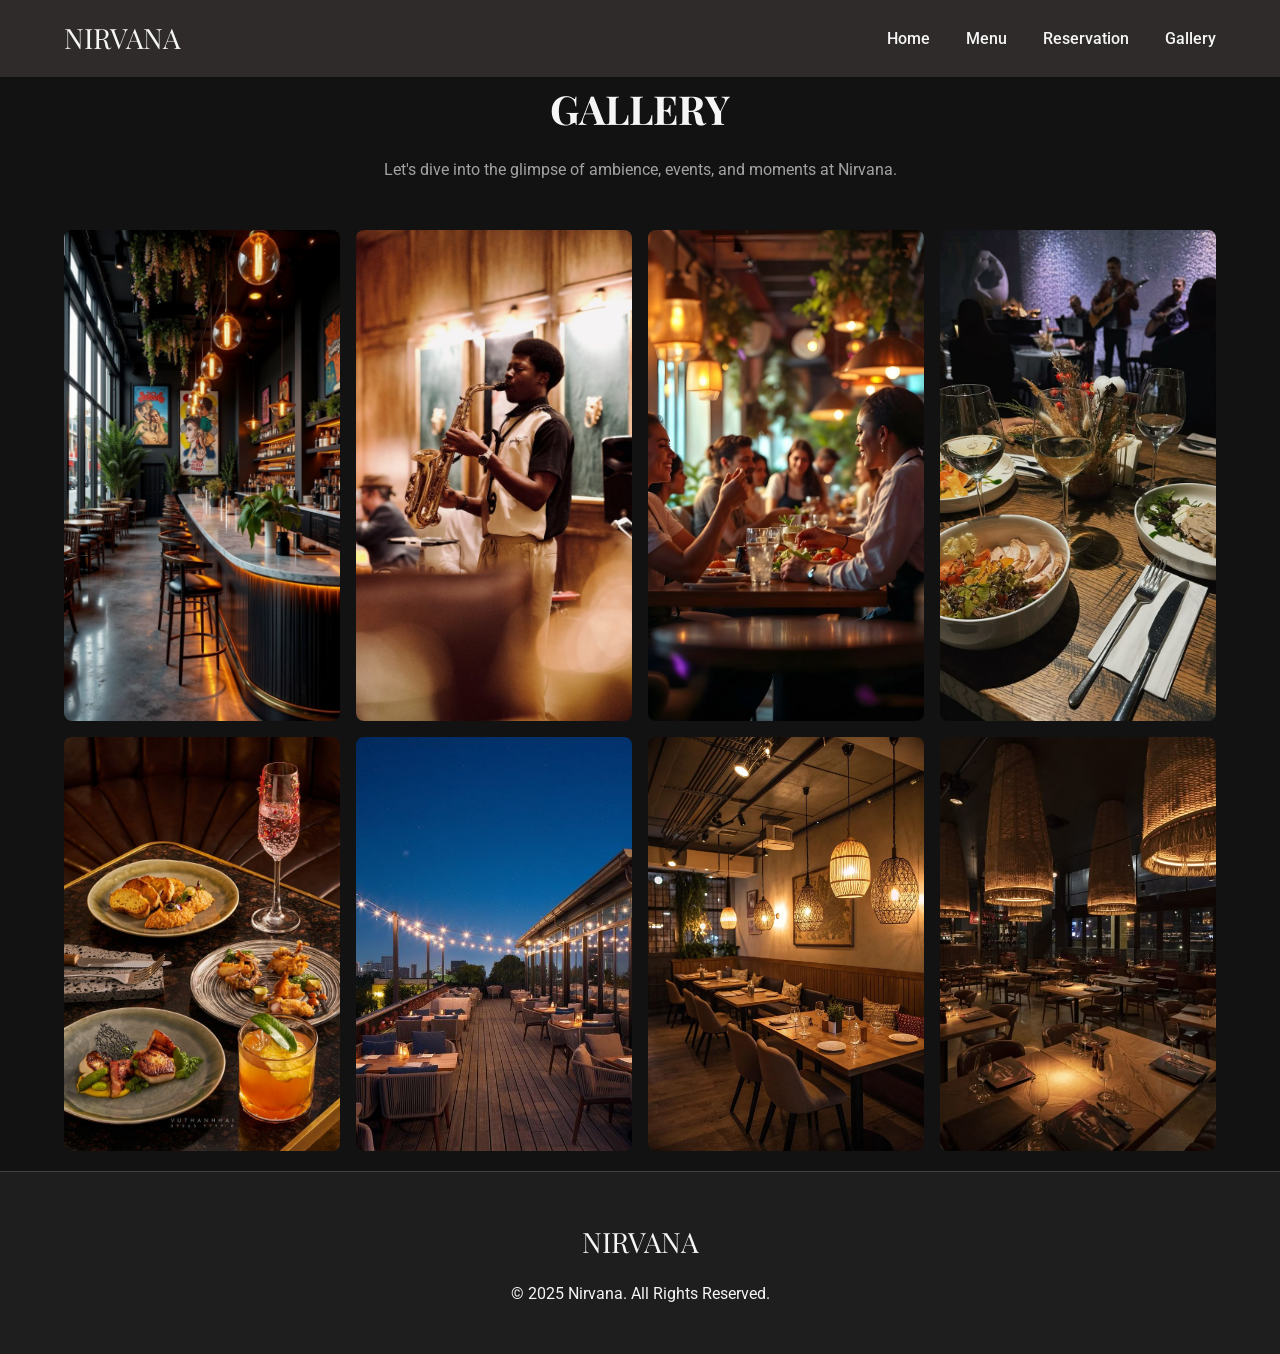
==== gallery.html @ dea9208f "first task" ====
<!DOCTYPE html>
<html>
<head>
    <meta charset="UTF-8">
    <meta name="viewport" content="width=device-width, initial-scale=1.0">
    <title>Nirvana Restro</title>
    <link rel="preconnect" href="https://fonts.googleapis.com">
    <link rel="preconnect" href="https://fonts.gstatic.com" crossorigin>
    <link href="https://fonts.googleapis.com/css2?family=Playfair+Display:wght@700&family=Roboto:wght@400;500&display=swap" rel="stylesheet">
    <link rel="stylesheet" href="css/general.css">
    <link rel="stylesheet" href="css/header.css">
    <link rel="stylesheet" href="css/home.css">
    <link rel="stylesheet" href="css/menu.css">
    <link rel="stylesheet" href="css/reservation.css">
    <link rel="stylesheet" href="css/responsive.css">
    <link rel="stylesheet" href="css/gallery.css">
</head>

<body>

<header class="header">
<input type="checkbox" id="mobile-menu-toggle" style="display:none;">
<div class="container navbar">
<a href="home.html" class="logo">NIRVANA</a>
<nav>
<label for="mobile-menu-toggle" class="mobile-menu-button">
<svg xmlns="http://www.w3.org/2000/svg" class="h-6 w-6" style="height: 1.5rem; width: 1.5rem;" fill="none" viewBox="0 0 24 24" stroke="currentColor">
<path stroke-linecap="round" stroke-linejoin="round" stroke-width="2" d="M4 6h16M4 12h16m-7 6h7" />
</svg>
</label>
<ul class="nav-links">
<li><a href="home.html" class="active">Home</a></li>
<li><a href="menu.html">Menu</a></li>
<li><a href="reservation.html">Reservation</a></li>
<li><a href="gallery.html">Gallery</a></li>
</ul>
</nav>
</div>

<ul id="mobile-nav-menu" class="mobile-nav">
<li><a href="home.html" class="active">Home</a></li>
<li><a href="menu.html">Menu</a></li>
<li><a href="reservation.html">Reservation</a></li>
<li><a href="gallery.html">Gallery</a></li>
</ul> 

</header>
<main>

  <section id="gallery" class="container">
  <h2 class="section-title">GALLERY</h2>
  <p class="section-subtitle">Let's dive into the glimpse of ambience, events, and moments at Nirvana.</p>
  <div class="gallery-grid">
  <img src="images/image1.png" alt="bar section">
  <img src="images/image2.jpg" alt="concert">
  <img src="images/image3.jpg" alt="family gathering">
  <img src="images/image4.jpg" alt="platter">
  <img src="images/image5.jpg" alt="cuisine">
  <img src="images/image6.jpg" alt="rooftop">
  <img src="images/image7.jpg" alt="interior">
  <img src="images/image8.jpg" alt="lightning">
  </div>
  </section>
  </main>
  <footer class="footer">
    <div class="container">
    <a href="home.html" class="logo" style="display: block; margin-bottom: 1rem">NIRVANA</a>
    <p>&copy; 2025 Nirvana. All Rights Reserved.</p>
    </div>
    </footer>
    
    </body>
    </html>
---- css/general.css ----
:root {
  --primary-color: #D97706;
  --primary-hover: #B45309; 
  --background-dark: #121212;
  --background-light: #1E1E1E;
  --text-primary: #F5F5F5; 
  --text-muted: #A3A3A3;  
  --border-color: #404040;  
  --font-heading: 'Playfair Display', serif;
  --font-body: 'Roboto', sans-serif;
}

*, *::before, *::after {
  box-sizing: border-box;
  margin: 0;
  padding: 0;
}

html {
  scroll-behavior: smooth;
}

body {
  font-family: var(--font-body);
  background-color: var(--background-dark);
  color: var(--text-primary);
  line-height: 1.6;
}

.container {
  max-width: 1200px;
  margin: 0 auto;
  padding: 0 1.5rem;
}

section {
  padding: 6rem 0;
}

.section-title {
  font-family: var(--font-heading);
  font-size: 2.5rem;
  text-align: center;
  margin-bottom: 1rem;
  color: var(--text-primary);
}

.section-subtitle {
  text-align: center;
  max-width: 600px;
  margin: 0 auto 3rem auto;
  color: var(--text-muted);
}

img {
  max-width: 100%;
  height: auto;
  display: block;
}

ul {
  list-style: none;
}

a {
  text-decoration: none;
  color: inherit;
}

.button {
  display: inline-block;
  background-color: var(--primary-color);
  color: white;
  padding: 0.75rem 1.5rem;
  border-radius: 4px;
  font-weight: 500;
  transition: background-color 0.3s ease;
}

.button:hover {
  background-color: var(--primary-hover);
}

.footer {
  margin-top: 20px;
  background-color: var(--background-light);
  padding: 3rem 0;
  text-align: center;
  border-top: 1px solid var(--border-color);
}
---- css/header.css ----
.header {
  background-color: rgba(55, 50, 50, 0.8);
  backdrop-filter: blur(10px);
  padding: 1rem 0;
  position: sticky;
  top: 0;
  width: 100%;
  z-index: 50;
}

.navbar {
  display: flex;
  justify-content: space-between;
  align-items: center;
}

.logo {
  font-family: var(--font-heading);
  font-size: 1.75rem;
  color: var(--primary-orange);
  text-decoration: none;
}

.nav-links {
  display: none; 
  list-style: none;
}

.nav-links li {
  display: inline-block;
  margin-left: 2rem;
}

.nav-links a {
  color: var(--text-light);
  text-decoration: none;
  font-weight: 500;
  transition: color 0.3s ease;
}

.nav-links a:hover,
.nav-links a.active {
  color: var(--primary-orange);
}

.mobile-menu-button {
  display: block; 
  background: none;
  border: none;
  color: var(--text-light);
  cursor: pointer;
}

.mobile-nav {
  display: none;
  list-style: none;
  background-color: var(--bg-card);
  padding: 1rem;
  text-align: center;
}

.mobile-nav li {
  margin-bottom: 1rem;
}

.mobile-nav a {
  color: var(--text-light);
  text-decoration: none;
  font-size: 1.1rem;
  display: block;
}

.mobile-nav a:hover,
.mobile-nav a.active {
  color: var(--primary-orange);
}
#mobile-menu-toggle:checked ~ #mobile-nav-menu {
  display: block;
}
---- css/home.css ----
#home {
  background-image: linear-gradient(rgba(18, 18, 18, 0.7), rgba(18, 18, 18, 0.7)), url('https://images.unsplash.com/photo-1555396273-367ea4eb4db5?q=80&w=1974&auto=format&fit=crop');
  background-size: cover;
  background-position: center;
  height: 100vh;
  display: flex;
  align-items: center;
  justify-content: center;
  text-align: center;
  color: white;
  padding: 0 1rem;
  background-attachment: fixed;
}

.hero-content h1 {
  font-family: var(--font-heading);
  font-size: 4rem;
  margin-bottom: 1rem;
}
.hero-content p {
  font-size: 1.25rem;
  margin-bottom: 2rem;
  max-width: 600px;
}
.about-grid {
  display: grid;
  grid-template-columns: 1fr 1fr;
  gap: 3rem;
  align-items: center;
}

.about-images {
  display: grid;
  grid-template-columns: 1fr 1fr;
  gap: 1rem;
}

.about-images img:first-child {
  border-radius: 8px;
  transform: translateY(20px);
}

.about-images img:last-child {
  border-radius: 8px;
  transform: translateY(-20px);
}
---- css/menu.css ----
@keyframes fadeInUp {
  from {
      opacity: 0;
      transform: translateY(20px);
  }
  to {
      opacity: 1;
      transform: translateY(0);
  }
}
.menu-grid {
  display: grid;
  grid-template-columns: repeat(3, 1fr);
  gap: 2rem;
}

.menu-card {
  background-color: var(--bg-card);
  border-radius: 8px;
  overflow: hidden;
  border: 1px solid var(--border-color);
  transition: transform 0.3s ease, box-shadow 0.3s ease;
  opacity: 0; 
  animation: fadeInUp 0.5s ease forwards;

}
.menu-card:nth-child(1) { animation-delay: 0.1s; }
.menu-card:nth-child(2) { animation-delay: 0.2s; }
.menu-card:nth-child(3) { animation-delay: 0.3s; }
.menu-card:nth-child(4) { animation-delay: 0.4s; }
.menu-card:nth-child(5) { animation-delay: 0.5s; }
.menu-card:nth-child(6) { animation-delay: 0.6s; }

.menu-card:hover {
  transform: translateY(-5px) ;
  box-shadow: 0 10px 20px rgba(0, 0, 0, 0.2);

}

.menu-card img {
  width: 100%;
  height: 250px;
  object-fit: cover;
}

.menu-card-content {
  padding: 1.5rem;
}

.menu-card h3 {
  font-family: var(--font-heading);
  font-size: 1.5rem;
  margin-bottom: 0.5rem;
}

.menu-card p {
  color: var(--text-muted);
  margin-bottom: 1rem;
}

.price {
  font-size: 1.25rem;
  font-weight: 500;
  color: var(--primary-orange);
  margin-bottom: 1rem;
}
---- css/reservation.css ----
.reservation-table {
  max-width: 600px;
  margin: 0 auto;
  background-color: var(--bg-card);
  padding: 2rem;
  border-radius: 8px;
}

.group {
  margin-bottom: 1.5rem;
}

.group label {
  display: block;
  margin-bottom: 0.5rem;
  color: var(--text-muted);
}

.group input,
.group select {
  width: 100%;
  padding: 0.75rem;
  background-color: var(--bg-dark);
  border: 1px solid #374151;
  color: var(--text-light);
  border-radius: 8px;
}
---- css/responsive.css ----
@media (min-width: 768px) {
  .mobile-menu-button {
      display: none;
  }
  .nav-links {
      display: block;
  }
  .about-grid {
      grid-template-columns: repeat(2, 1fr);
  }
  .menu-grid {
      grid-template-columns: repeat(3, 1fr);
  }
  .gallery-grid{
      grid-template-columns: repeat(4, 1fr);
  }
}

@media (max-width: 767px) {
  .hero-content h1 {
      font-size: 2.5rem;
  }
}
---- css/gallery.css ----
.gallery-grid {
  display: grid;
  grid-template-columns: repeat(4, 1fr);
  gap: 1rem;
}
.gallery-grid img {
  width: 100%;
  height: 100%;
  object-fit: cover;
  border-radius: 8px;
}
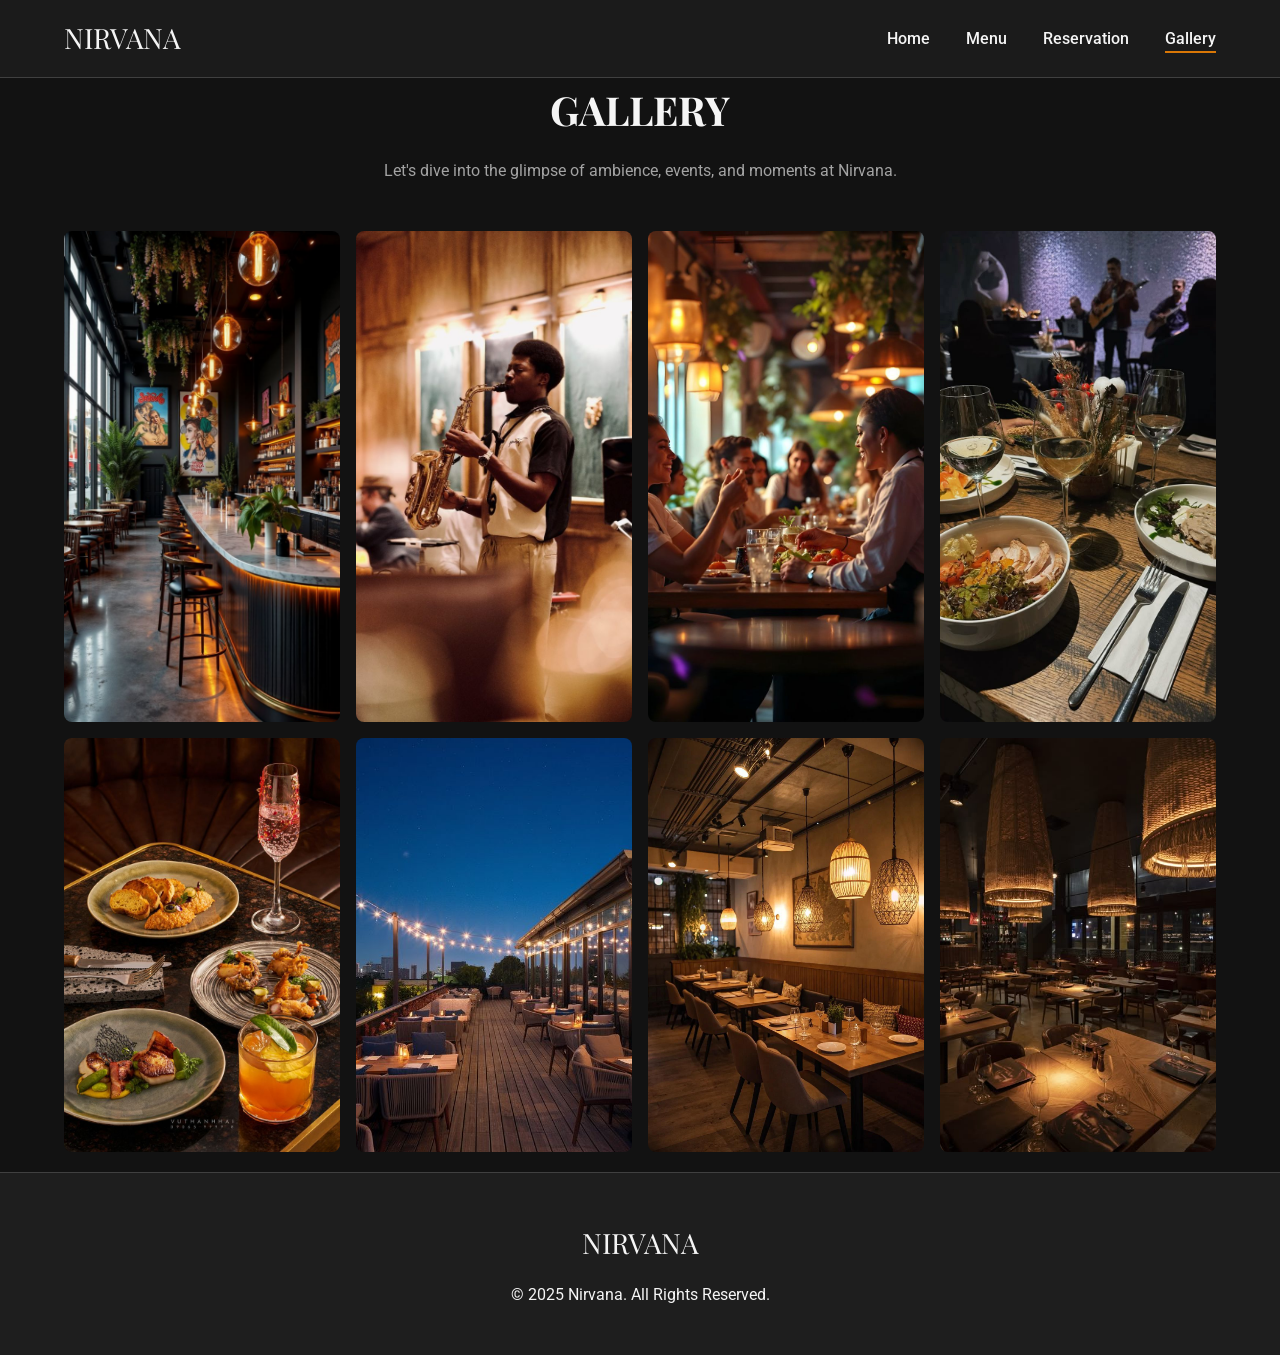
==== commit da7c52c1: "first task" ====
--- a/gallery.html
+++ b/gallery.html
@@ -29,19 +29,19 @@
 </svg>
 </label>
 <ul class="nav-links">
-<li><a href="home.html" class="active">Home</a></li>
+<li><a href="home.html">Home</a></li>
 <li><a href="menu.html">Menu</a></li>
 <li><a href="reservation.html">Reservation</a></li>
-<li><a href="gallery.html">Gallery</a></li>
+<li><a href="gallery.html" class="active">Gallery</a></li>
 </ul>
 </nav>
 </div>
 
 <ul id="mobile-nav-menu" class="mobile-nav">
-<li><a href="home.html" class="active">Home</a></li>
+<li><a href="home.html">Home</a></li>
 <li><a href="menu.html">Menu</a></li>
 <li><a href="reservation.html">Reservation</a></li>
-<li><a href="gallery.html">Gallery</a></li>
+<li><a href="gallery.html" class="active">Gallery</a></li>
 </ul> 
 
 </header>
--- a/css/general.css
+++ b/css/general.css
@@ -26,6 +26,7 @@
   background-color: var(--background-dark);
   color: var(--text-primary);
   line-height: 1.6;
+  overflow-x: hidden;
 }
 
 .container {
@@ -75,11 +76,12 @@
   padding: 0.75rem 1.5rem;
   border-radius: 4px;
   font-weight: 500;
-  transition: background-color 0.3s ease;
+  transition: background-color 0.3s ease, transform 0.3s ease;
 }
 
 .button:hover {
   background-color: var(--primary-hover);
+  transform: translateY(-2px);
 }
 
 .footer {
--- a/css/header.css
+++ b/css/header.css
@@ -1,11 +1,12 @@
 .header {
-  background-color: rgba(55, 50, 50, 0.8);
+  background-color: rgba(30, 30, 30, 0.8);
   backdrop-filter: blur(10px);
   padding: 1rem 0;
   position: sticky;
   top: 0;
   width: 100%;
   z-index: 50;
+  border-bottom: 1px solid var(--border-color); 
 }
 
 .navbar {
@@ -36,8 +37,24 @@
   text-decoration: none;
   font-weight: 500;
   transition: color 0.3s ease;
+  position: relative;
+  padding-bottom: 5px;
+}
+.nav-links a::after {
+  content: '';
+  position: absolute;
+  width: 0;
+  height: 2px;
+  bottom: 0;
+  left: 0;
+  background-color: var(--primary-color);
+  transition: width 0.3s ease;
 }
 
+.nav-links a:hover::after,
+.nav-links a.active::after {
+  width: 100%;
+}
 .nav-links a:hover,
 .nav-links a.active {
   color: var(--primary-orange);
@@ -47,7 +64,7 @@
   display: block; 
   background: none;
   border: none;
-  color: var(--text-light);
+  color: var(--text-primary);
   cursor: pointer;
 }
 
@@ -64,16 +81,20 @@
 }
 
 .mobile-nav a {
-  color: var(--text-light);
+  color: var(--text-primary);
   text-decoration: none;
   font-size: 1.1rem;
   display: block;
+  padding: 0.5 rem;
+  border-radius: 4px;
+  transition: background-color 0.3s ease, color 0.3s ease;
 }
 
 .mobile-nav a:hover,
 .mobile-nav a.active {
   color: var(--primary-orange);
+  background-color: rgba(219,119 ,6, 0.1);
 }
-#mobile-menu-toggle:checked ~ #mobile-nav-menu {
+#mobile-menu-toggle:checked ~ .mobile-nav-menu {
   display: block;
 }
--- a/css/home.css
+++ b/css/home.css
@@ -1,3 +1,17 @@
+@keyframes slideInUp {
+  from { opacity: 0; transform: translateY(50px); }
+  to { opacity: 1; transform: translateY(0); }
+}
+
+@keyframes slideInLeft {
+  from { opacity: 0; transform: translateX(-50px); }
+  to { opacity: 1; transform: translateX(0); }
+}
+
+@keyframes slideInRight {
+  from { opacity: 0; transform: translateX(50px); }
+  to { opacity: 1; transform: translateX(0); }
+}
 #home {
   background-image: linear-gradient(rgba(18, 18, 18, 0.7), rgba(18, 18, 18, 0.7)), url('https://images.unsplash.com/photo-1555396273-367ea4eb4db5?q=80&w=1974&auto=format&fit=crop');
   background-size: cover;
@@ -11,7 +25,10 @@
   padding: 0 1rem;
   background-attachment: fixed;
 }
-
+.hero-content h1, .hero-content p, .hero-content .button {
+  opacity: 0;
+  animation: slideInUp 0.8s ease-out forwards;
+}
 .hero-content h1 {
   font-family: var(--font-heading);
   font-size: 4rem;
@@ -21,6 +38,10 @@
   font-size: 1.25rem;
   margin-bottom: 2rem;
   max-width: 600px;
+  animation-delay: 0.2s;
+}
+.hero-content .button {
+  animation-delay: 0.4s;
 }
 .about-grid {
   display: grid;
@@ -33,14 +54,18 @@
   display: grid;
   grid-template-columns: 1fr 1fr;
   gap: 1rem;
+  opacity: 0;
+  animation: slideInLeft 1s ease-out forwards;
+  animation-delay: 0.5s;
 }
-
-.about-images img:first-child {
+.about-text {
+  opacity: 0;
+  animation: slideInRight 1s ease-out forwards;
+  animation-delay: 0.5s;
+}
+.about-images img{
   border-radius: 8px;
-  transform: translateY(20px);
+  width: 100%;
+  height: 300px;
+  object-fit: cover;
 }
-
-.about-images img:last-child {
-  border-radius: 8px;
-  transform: translateY(-20px);
-}
--- a/css/menu.css
+++ b/css/menu.css
@@ -15,7 +15,7 @@
 }
 
 .menu-card {
-  background-color: var(--bg-card);
+  background-color: var(--background-light);
   border-radius: 8px;
   overflow: hidden;
   border: 1px solid var(--border-color);
--- a/css/reservation.css
+++ b/css/reservation.css
@@ -1,28 +1,55 @@
-
+@keyframes fadeInUp {
+  from {
+      opacity: 0;
+      transform: translateY(20px);
+  }
+  to {
+      opacity: 1;
+      transform: translateY(0);
+  }
+}
 .reservation-table {
   max-width: 600px;
   margin: 0 auto;
-  background-color: var(--bg-card);
+  background-color: var(--background-light);
   padding: 2rem;
   border-radius: 8px;
+  border: 1px solid var(--border-color);
 }
 
 .group {
   margin-bottom: 1.5rem;
+  opacity: 0;
+  animation: fadeInUp 0.5s ease forwards;
 }
+.group:nth-child(1) { animation-delay: 0.1s; }
+.group:nth-child(2) { animation-delay: 0.2s; }
+.group:nth-child(3) { animation-delay: 0.3s; }
+.group:nth-child(4) { animation-delay: 0.4s; }
+.group:nth-child(5) { animation-delay: 0.5s; }
+.group:nth-child(6) { animation-delay: 0.6s; }
+.reservation-table .button { animation-delay: 0.7s; }
 
 .group label {
   display: block;
   margin-bottom: 0.5rem;
   color: var(--text-muted);
+  font-weight: 500;
 }
 
 .group input,
 .group select {
   width: 100%;
   padding: 0.75rem;
-  background-color: var(--bg-dark);
-  border: 1px solid #374151;
-  color: var(--text-light);
-  border-radius: 8px;
+  background-color: var(--background-dark);
+  border: 1px solid var(--border-color);
+  color: var(--text-primary);
+  border-radius: 5px;
+  transition: border-color 0.3s ease, box-shadow 0.3s ease;
 }
+.group input:focus,
+.group select:focus {
+  outline: none;
+  border-color: var(--primary-color);
+  box-shadow: 0 0 0 3px rgba(217, 119, 6, 0.3);
+}
--- a/css/gallery.css
+++ b/css/gallery.css
@@ -1,3 +1,13 @@
+@keyframes popIn {
+  from {
+      opacity: 0;
+      transform: scale(0.9);
+  }
+  to {
+      opacity: 1;
+      transform: scale(1);
+  }
+}
 .gallery-grid {
   display: grid;
   grid-template-columns: repeat(4, 1fr);
@@ -8,4 +18,21 @@
   height: 100%;
   object-fit: cover;
   border-radius: 8px;
+  transition: transform 0.4s cubic-bezier(0.25, 0.46, 0.45, 0.94), box-shadow 0.4s ease;
+  cursor: pointer;
+  opacity: 0;
+  animation: popIn 0.5s ease forwards;
 }
+.gallery-grid img:hover {
+  transform: scale(1.05);
+  box-shadow: 0 15px 30px rgba(0, 0, 0, 0.3);
+}
+
+.gallery-grid img:nth-child(1) { animation-delay: 0.1s; }
+.gallery-grid img:nth-child(2) { animation-delay: 0.2s; }
+.gallery-grid img:nth-child(3) { animation-delay: 0.3s; }
+.gallery-grid img:nth-child(4) { animation-delay: 0.4s; }
+.gallery-grid img:nth-child(5) { animation-delay: 0.5s; }
+.gallery-grid img:nth-child(6) { animation-delay: 0.6s; }
+.gallery-grid img:nth-child(7) { animation-delay: 0.7s; }
+.gallery-grid img:nth-child(8) { animation-delay: 0.8s; }
